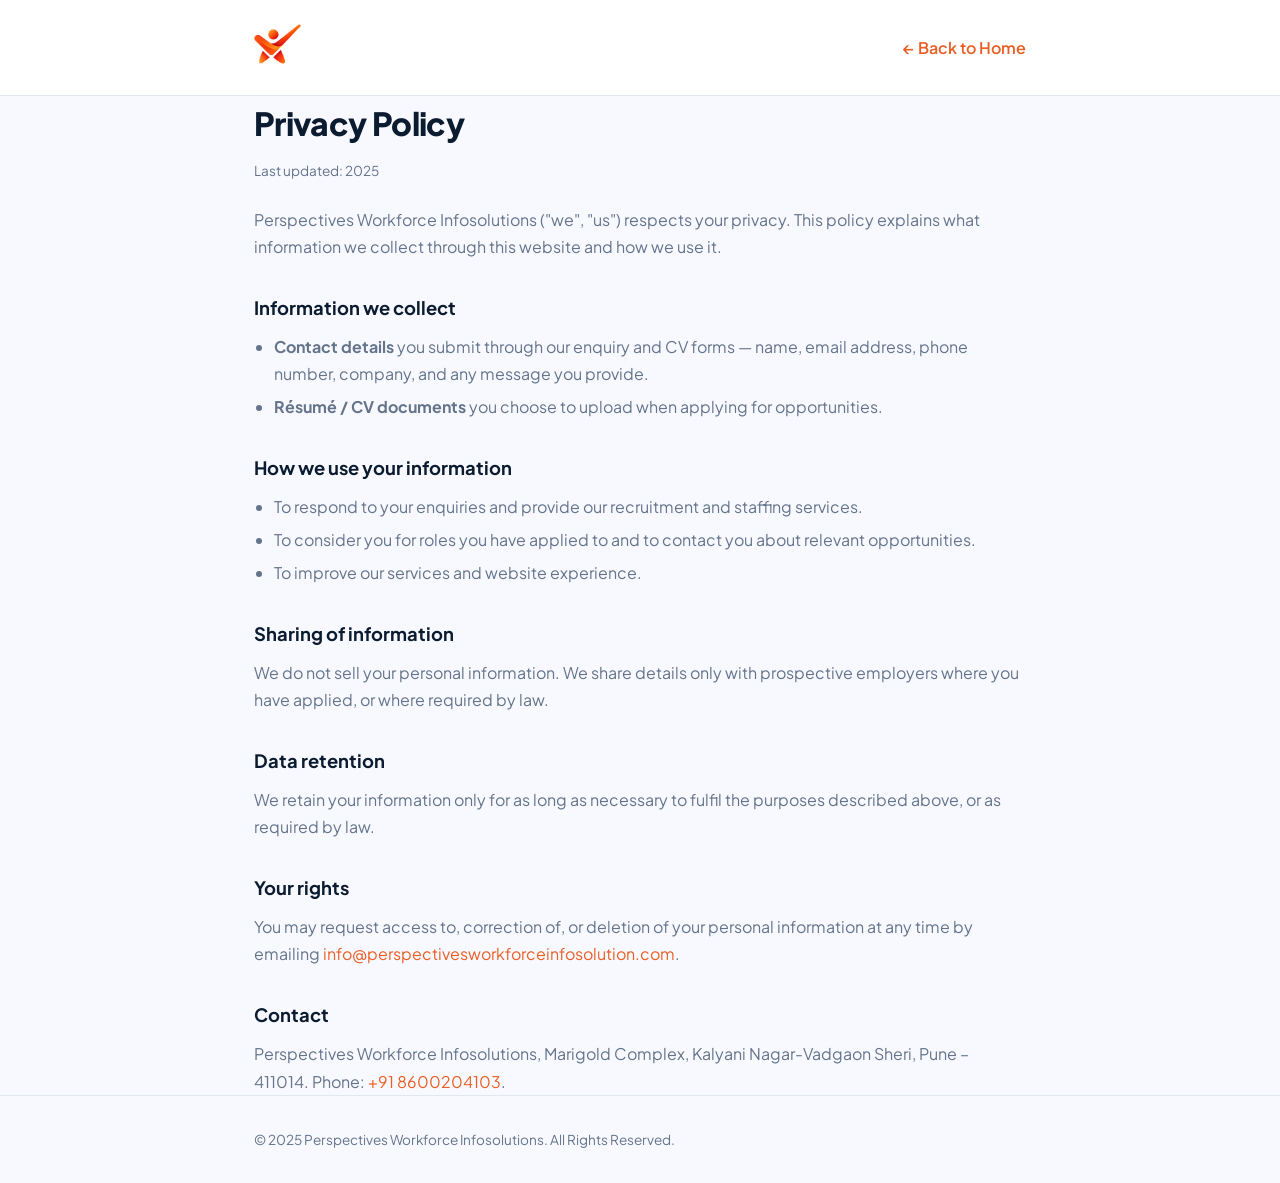
==== privacy.html @ 6bb25606 "feat: added forms and fixed some UI parts. made github pages reeady" ====
<!DOCTYPE html>
<html lang="en">
<head>
  <meta charset="utf-8" />
  <meta name="viewport" content="width=device-width, initial-scale=1.0" />
  <meta name="robots" content="noindex" />
  <title>Privacy Policy — Perspectives Workforce Infosolutions</title>
  <link rel="preconnect" href="https://fonts.googleapis.com" />
  <link rel="preconnect" href="https://fonts.gstatic.com" crossorigin />
  <link href="https://fonts.googleapis.com/css2?family=Plus+Jakarta+Sans:wght@400;500;600;700;800&display=swap" rel="stylesheet" />
  <link rel="stylesheet" href="css/legal.css" />
</head>
<body>
  <header class="legal-header">
    <div class="container">
      <a href="index.html"><img src="assets/logo.png" alt="Perspectives Workforce" /></a>
      <a class="back" href="index.html">← Back to Home</a>
    </div>
  </header>

  <main class="container">
    <h1>Privacy Policy</h1>
    <p class="updated">Last updated: 2025</p>

    <p>Perspectives Workforce Infosolutions ("we", "us") respects your privacy. This policy explains what information we collect through this website and how we use it.</p>

    <h2>Information we collect</h2>
    <ul>
      <li><strong>Contact details</strong> you submit through our enquiry and CV forms — name, email address, phone number, company, and any message you provide.</li>
      <li><strong>Résumé / CV documents</strong> you choose to upload when applying for opportunities.</li>
    </ul>

    <h2>How we use your information</h2>
    <ul>
      <li>To respond to your enquiries and provide our recruitment and staffing services.</li>
      <li>To consider you for roles you have applied to and to contact you about relevant opportunities.</li>
      <li>To improve our services and website experience.</li>
    </ul>

    <h2>Sharing of information</h2>
    <p>We do not sell your personal information. We share details only with prospective employers where you have applied, or where required by law.</p>

    <h2>Data retention</h2>
    <p>We retain your information only for as long as necessary to fulfil the purposes described above, or as required by law.</p>

    <h2>Your rights</h2>
    <p>You may request access to, correction of, or deletion of your personal information at any time by emailing <a href="mailto:info@perspectivesworkforceinfosolution.com">info@perspectivesworkforceinfosolution.com</a>.</p>

    <h2>Contact</h2>
    <p>Perspectives Workforce Infosolutions, Marigold Complex, Kalyani Nagar-Vadgaon Sheri, Pune – 411014. Phone: <a href="tel:+918600204103">+91 8600204103</a>.</p>
  </main>

  <footer class="legal-footer">
    <div class="container">
      <p>© 2025 Perspectives Workforce Infosolutions. All Rights Reserved.</p>
    </div>
  </footer>
</body>
</html>
---- css/legal.css ----
:root {
  --primary: #e95e25;
  --ink: #0b1c30;
  --muted: #64748b;
  --bg: #f8f9ff;
  --border: #e2e8f0;
}

* {
  box-sizing: border-box;
  margin: 0;
  padding: 0;
}

body {
  font-family: "Plus Jakarta Sans", system-ui, -apple-system, sans-serif;
  color: var(--ink);
  background: var(--bg);
  line-height: 1.7;
  -webkit-font-smoothing: antialiased;
}

.container {
  max-width: 820px;
  margin: 0 auto;
  padding: 0 1.5rem;
}

.legal-header {
  padding: 1.5rem 0;
  border-bottom: 1px solid var(--border);
  background: #fff;
}

.legal-header .container {
  display: flex;
  align-items: center;
  justify-content: space-between;
  gap: 1rem;
}

.legal-header img {
  height: 40px;
  width: auto;
}

.back {
  color: var(--primary);
  font-weight: 600;
  text-decoration: none;
  white-space: nowrap;
}

.back:hover {
  text-decoration: underline;
}

main {
  padding: 3rem 0 4rem;
}

h1 {
  font-size: 2rem;
  font-weight: 800;
  letter-spacing: -0.02em;
  margin-bottom: 0.5rem;
}

.updated {
  color: var(--muted);
  font-size: 0.85rem;
  margin-bottom: 1.5rem;
}

h2 {
  font-size: 1.15rem;
  font-weight: 700;
  margin: 2rem 0 0.6rem;
}

p,
li {
  color: var(--muted);
}

ul {
  padding-left: 1.25rem;
  margin: 0.6rem 0;
}

li {
  margin: 0.35rem 0;
}

a {
  color: var(--primary);
  text-decoration: none;
}

a:hover {
  text-decoration: underline;
}

.legal-footer {
  border-top: 1px solid var(--border);
  padding: 2rem 0;
  color: var(--muted);
  font-size: 0.85rem;
}
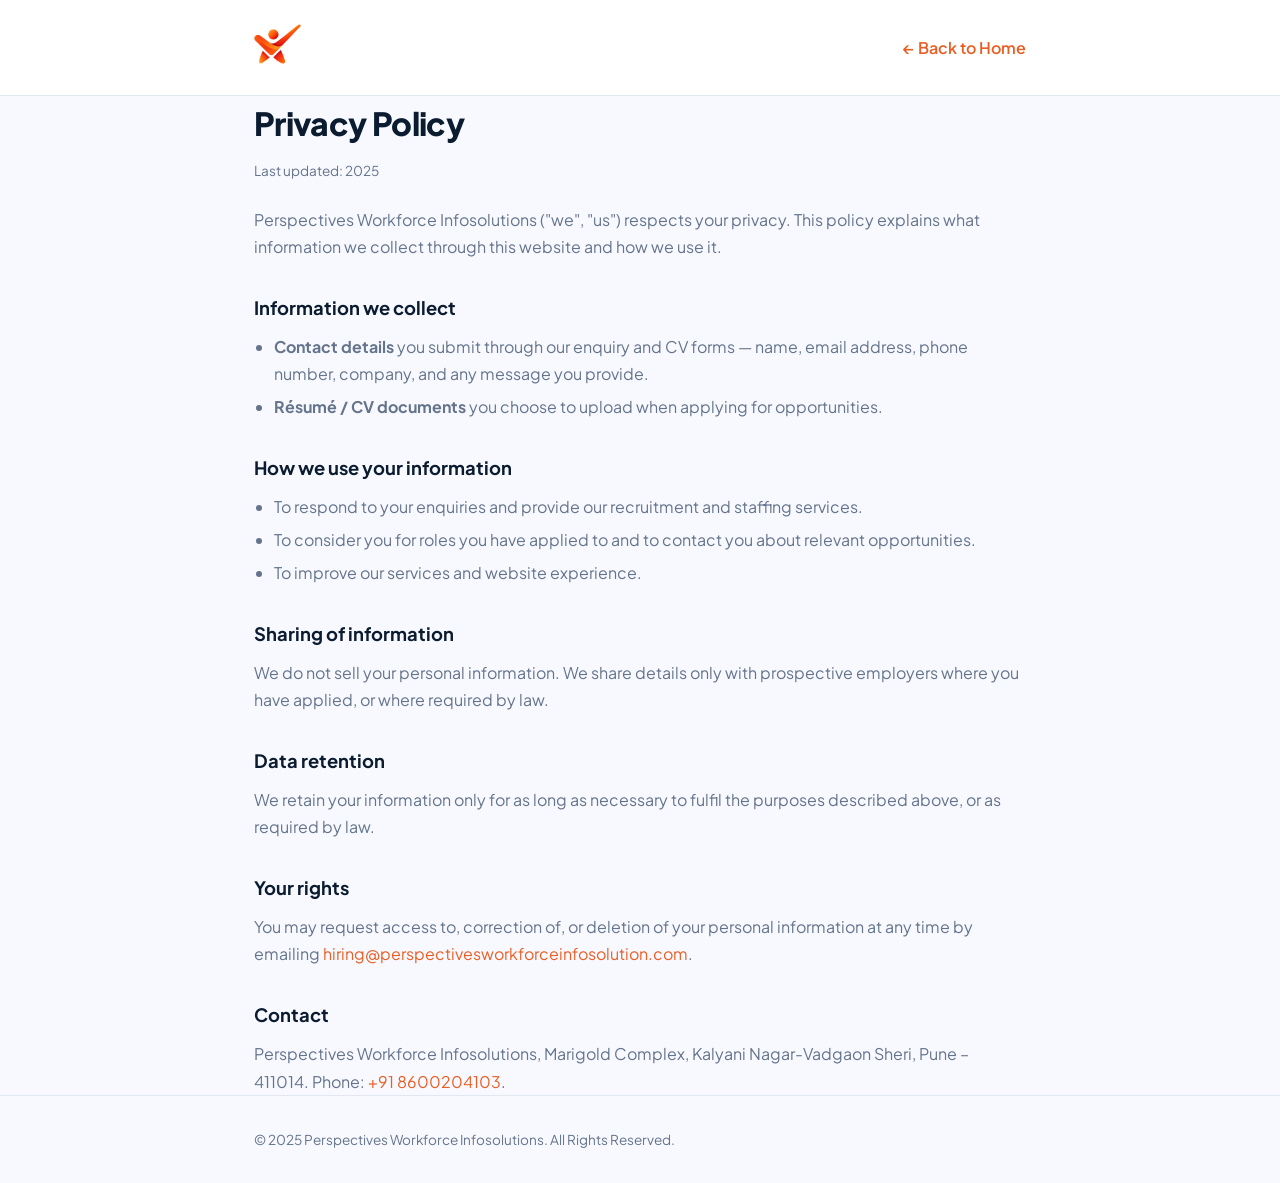
==== commit f8d5c884: "refactor the socials and links" ====
--- a/privacy.html
+++ b/privacy.html
@@ -44,7 +44,7 @@
     <p>We retain your information only for as long as necessary to fulfil the purposes described above, or as required by law.</p>
 
     <h2>Your rights</h2>
-    <p>You may request access to, correction of, or deletion of your personal information at any time by emailing <a href="mailto:info@perspectivesworkforceinfosolution.com">info@perspectivesworkforceinfosolution.com</a>.</p>
+    <p>You may request access to, correction of, or deletion of your personal information at any time by emailing <a href="mailto:hiring@perspectivesworkforceinfosolution.com">hiring@perspectivesworkforceinfosolution.com</a>.</p>
 
     <h2>Contact</h2>
     <p>Perspectives Workforce Infosolutions, Marigold Complex, Kalyani Nagar-Vadgaon Sheri, Pune – 411014. Phone: <a href="tel:+918600204103">+91 8600204103</a>.</p>
